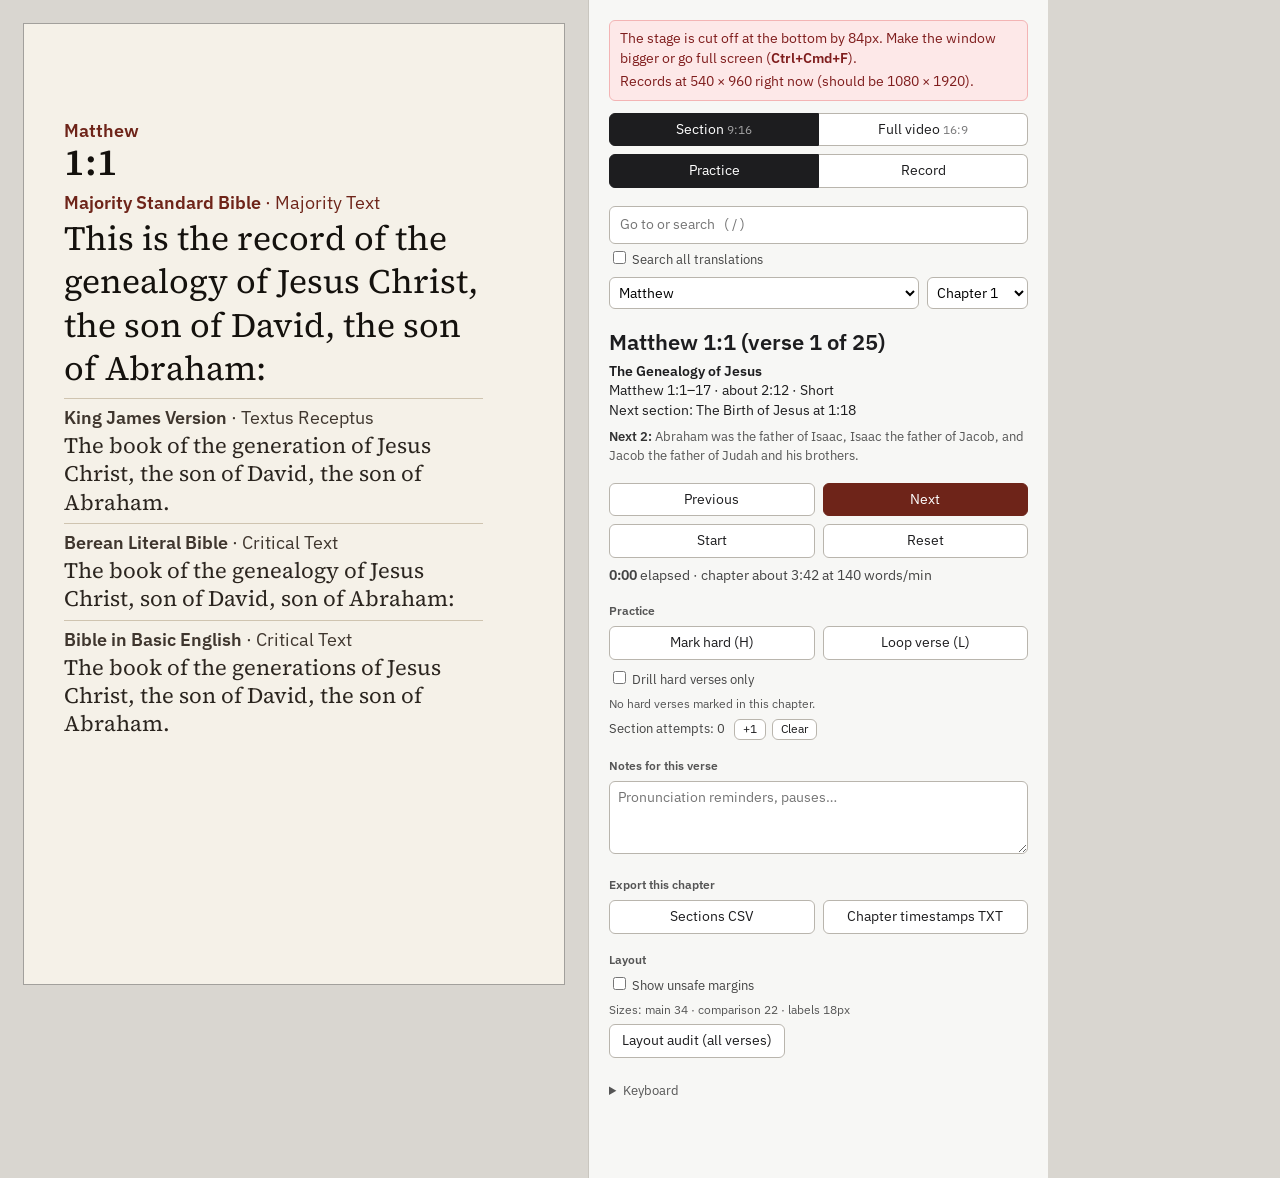
==== index.html @ de0e06a2 "Intro and outro slides for Full videos; the outro holds 10 seconds for YouTube's end screen, then th" ====
<!doctype html>
<html lang="en">
<head>
<meta charset="utf-8">
<title>NT Narration Recorder</title>
<meta name="viewport" content="width=device-width, initial-scale=1">
<link rel="preload" href="fonts/source-serif-4-latin-400-normal.woff2" as="font" type="font/woff2" crossorigin>
<link rel="preload" href="fonts/ibm-plex-sans-latin-600-normal.woff2" as="font" type="font/woff2" crossorigin>
<link rel="stylesheet" href="style.css">
</head>
<body>
<div id="app">

  <!-- Recorded region. Everything inside #stage is what the viewer sees. -->
  <main id="stage-wrap">
    <div id="stage" class="stage theme-vellum" data-format="section" aria-live="polite"></div>
  </main>

  <!-- Never recorded. -->
  <aside id="panel">
    <div id="loading">Loading data/nt.json…</div>
    <div id="capture" class="capture"></div>

    <div class="group record-only" id="rec">
      <div id="rec-status" class="rec-status">Press <b>Enter</b> to connect the recorder.</div>
      <button id="btn-rec" class="rec-btn">Connect recorder (Enter)</button>
      <div class="mic-line">
        <select id="mic-pick" aria-label="Microphone"><option value="">Default microphone</option></select>
        <div class="meter" title="Microphone level"><div id="mic-level"></div></div>
      </div>
      <div id="rec-takes" class="hint"></div>
    </div>

    <div class="group">
      <div class="seg" id="format-seg" role="group" aria-label="Format">
        <button data-format="section">Section <small>9:16</small></button>
        <button data-format="full">Full video <small>16:9</small></button>
      </div>
      <div class="seg" id="mode-seg" role="group" aria-label="Mode">
        <button data-mode="practice">Practice</button>
        <button data-mode="record">Record</button>
      </div>
    </div>

    <div class="group">
      <div class="search-wrap">
        <input id="search" type="search" placeholder="Go to or search   ( / )" autocomplete="off" spellcheck="false">
        <label class="check"><input type="checkbox" id="search-all"> Search all translations</label>
        <div id="results" hidden></div>
      </div>
      <div class="pickers">
        <select id="book-pick" aria-label="Book"></select>
        <select id="chapter-pick" aria-label="Chapter"></select>
      </div>
      <button id="resume" hidden></button>
    </div>

    <div class="group now">
      <div class="now-ref" id="now-ref"></div>
      <div class="section-info" id="section-info"></div>
      <div class="next" id="next-preview"></div>
    </div>

    <div class="group">
      <div class="buttons">
        <button id="btn-prev" title="← or PageUp">Previous</button>
        <button id="btn-next" class="primary" title="Space, → or PageDown">Next</button>
      </div>
      <div class="buttons">
        <button id="btn-timer" title="S">Start</button>
        <button id="btn-reset" title="R">Reset</button>
      </div>
      <div class="timer-line"><span id="timer">0:00</span> elapsed · <span id="chapter-est"></span></div>
    </div>

    <div class="group practice-only">
      <h3>Practice</h3>
      <div class="buttons">
        <button id="btn-hard" title="H">Mark hard</button>
        <button id="btn-loop" title="L">Loop verse</button>
      </div>
      <label class="check"><input type="checkbox" id="hard-only"> Drill hard verses only</label>
      <div id="practice-hint" class="hint" hidden></div>
      <div id="hard-list"></div>
      <div class="attempts">Section attempts: <span id="attempts">0</span>
        <button id="btn-attempt" class="small">+1</button><button id="btn-attempt-reset" class="small">Clear</button></div>
    </div>

    <div class="group">
      <h3>Notes for this verse</h3>
      <textarea id="notes" rows="3" placeholder="Pronunciation reminders, pauses…"></textarea>
    </div>

    <div class="group">
      <h3>Export this chapter</h3>
      <div class="buttons">
        <button id="btn-csv">Sections CSV</button>
        <button id="btn-txt">Chapter timestamps TXT</button>
      </div>
    </div>

    <div class="group practice-only">
      <h3>Layout</h3>
      <label class="check"><input type="checkbox" id="debug"> Show unsafe margins</label>
      <div id="fit-info" class="hint"></div>
      <button id="btn-audit">Layout audit (all verses)</button>
      <div id="audit-out"></div>
    </div>

    <details class="group keys">
      <summary>Keyboard</summary>
      <dl>
        <dt>Space → PageDown</dt><dd>next verse</dd>
        <dt>← PageUp</dt><dd>previous verse</dd>
        <dt>Enter</dt><dd>start / stop a take (Record)</dd>
        <dt>S</dt><dd>start / stop timer</dd>
        <dt>R</dt><dd>back to chapter start (intro slide)</dd>
        <dt>H</dt><dd>mark verse hard (Practice)</dd>
        <dt>L</dt><dd>loop verse (Practice)</dd>
        <dt>/</dt><dd>search · Esc leaves</dd>
      </dl>
    </details>
  </aside>
</div>

<script src="config.js"></script>
<script src="app.js"></script>
</body>
</html>
---- style.css ----
/* ---------- fonts (self-hosted, SIL Open Font License; see fonts/) ---------- */
@font-face { font-family: "Source Serif 4"; src: url(fonts/source-serif-4-latin-400-normal.woff2) format("woff2"); font-weight: 400; font-display: block; }
@font-face { font-family: "Source Serif 4"; src: url(fonts/source-serif-4-latin-600-normal.woff2) format("woff2"); font-weight: 600; font-display: block; }
@font-face { font-family: "IBM Plex Sans"; src: url(fonts/ibm-plex-sans-latin-400-normal.woff2) format("woff2"); font-weight: 400; font-display: block; }
@font-face { font-family: "IBM Plex Sans"; src: url(fonts/ibm-plex-sans-latin-600-normal.woff2) format("woff2"); font-weight: 600; font-display: block; }

/* ---------- stage theme: Vellum (swap these variables for other themes) ---------- */
.theme-vellum {
  --bg: #F5F1E8;
  --main: #14110D;
  --sub: #2B251F;
  --label: #3F362E;
  --accent: #6E2419;
  --rule: #CFC4B0;
  --jesus: #9B1C1C; /* red letter; 7.2:1 on --bg */
}

/* ---------- stage geometry (tune once after test uploads; never per platform) ---------- */
.stage[data-format="section"] {
  width: 540px; height: 960px;
  --safe-top: 96px; --safe-right: 81px; --safe-bottom: 240px; --safe-left: 40px;
}
.stage[data-format="full"] {
  width: 960px; height: 540px;
  --safe-top: 44px; --safe-right: 48px; --safe-bottom: 64px; --safe-left: 48px;
}

:root {
  --serif: "Source Serif 4", Georgia, serif;
  --sans: "IBM Plex Sans", "Helvetica Neue", Arial, sans-serif;
}

* { box-sizing: border-box; }
html, body { margin: 0; height: 100%; }
body {
  background: #D9D6D0;
  color: #1d1d1f;
  font: 14px/1.4 var(--sans);
}
#app { display: flex; align-items: flex-start; min-height: 100%; }

/* ---------- stage ---------- */
#stage-wrap { flex: none; padding: 24px; position: sticky; top: 0; }
.stage {
  position: relative;
  overflow: hidden;
  background: var(--bg);
  color: var(--main);
  cursor: none;
  outline: 1px solid rgba(0, 0, 0, .25);
  outline-offset: 0;
  -webkit-font-smoothing: antialiased;
}
.stage * { cursor: none; }

/* The safe area. Everything is fitted inside it. */
.stage .area {
  position: absolute;
  top: var(--safe-top); right: var(--safe-right); bottom: var(--safe-bottom); left: var(--safe-left);
  overflow: hidden;
  display: flex; flex-direction: column;
}
.stage .area.center { justify-content: center; }

.stage .label {
  font-family: var(--sans);
  font-size: var(--l);
  line-height: 1.3;
  color: var(--label);
  margin: 0 0 .1em;
}
.stage .label .nm { font-weight: 600; }
.stage .label .ms, .stage .label .dot { font-weight: 400; }
.stage .text {
  font-family: var(--serif);
  font-weight: 400;
  line-height: 1.28;
  margin: 0;
  overflow-wrap: break-word;
}
.stage .text.absent { color: var(--label); font-family: var(--sans); font-size: var(--l) !important; }

.stage .row.main .label { color: var(--accent); }
.stage .jw { color: var(--jesus); }
.stage .row.main .text { font-size: var(--m); color: var(--main); }
.stage .row.comp .text { font-size: var(--c); color: var(--sub); }
.stage .row.comp, .stage .row.same {
  border-top: 1px solid var(--rule);
  padding-top: .6em;
  margin-top: .6em;
}
.stage .row.same .label { margin: 0; }
.stage .tags {
  font-family: var(--sans);
  font-size: max(12px, calc(var(--l) * .85));
  color: var(--label);
  margin-top: .8em;
}

/* Section (portrait) */
.stage .head { margin-bottom: 8px; }
.stage .head .book {
  font-family: var(--sans); font-weight: 600; font-size: 18px; line-height: 1.2;
  color: var(--accent);
}
.stage .head .num {
  font-family: var(--serif); font-weight: 600; font-size: 38px; line-height: 1.1;
  color: var(--main);
}
.stage[data-format="section"] .row.main .text { margin-bottom: .1em; }
.stage[data-format="section"] .row.comp,
.stage[data-format="section"] .row.same { font-size: 16px; padding-top: .45em; margin-top: .45em; } /* spacing em base */

/* Full video (landscape) */
.stage .cols { display: flex; height: 100%; }
.stage .col { position: relative; overflow: hidden; height: 100%; }
.stage .col.left { flex: 55 1 0; padding-right: 28px; }
.stage .col.right { flex: 45 1 0; padding-left: 28px; border-left: 1px solid var(--rule); }
.stage .head-line {
  display: flex; justify-content: space-between; align-items: baseline;
  margin-bottom: 16px;
}
.stage .head-line .ref { font-family: var(--serif); font-weight: 600; font-size: 26px; color: var(--main); }
.stage .head-line .ref .book { color: var(--accent); }
.stage .head-line .count { font-family: var(--sans); font-size: 15px; color: var(--label); }
.stage[data-format="full"] .row.comp:first-child,
.stage[data-format="full"] .row.same:first-child { border-top: 0; padding-top: 0; margin-top: 0; }
.stage[data-format="full"] .row.comp, .stage[data-format="full"] .row.same { font-size: 14px; }

/* Intro and outro slides */
.stage .slide { justify-content: center; }
.stage .slide.outro { justify-content: flex-start; }
.stage .slide .eyebrow { font-family: var(--sans); font-weight: 600; font-size: 18px; line-height: 1.3; color: var(--accent); margin-bottom: 6px; }
.stage .slide-title { font-family: var(--serif); font-weight: 600; font-size: 64px; line-height: 1.08; color: var(--main); margin: 0 0 24px; }
.stage .slide-title .book { color: var(--accent); }
.stage[data-format="section"] .slide-title { font-size: 44px; }
.stage .slide.outro .slide-title { font-size: 40px; margin-bottom: 10px; }
.stage .slide-rows {
  border-top: 1px solid var(--rule); padding-top: 16px;
  font-family: var(--sans); font-size: 18px; line-height: 1.5; color: var(--label);
}
.stage .slide-rows b { font-weight: 600; color: var(--accent); }
.stage .slide-rows .k { margin-top: 12px; }
.stage .slide .next { font-family: var(--sans); font-size: 18px; line-height: 1.4; color: var(--label); }

/* Debug overlay: shades everything outside the safe area. */
.stage .debug {
  position: absolute; pointer-events: none;
  top: var(--safe-top); right: var(--safe-right); bottom: var(--safe-bottom); left: var(--safe-left);
  outline: 1px dashed rgba(200, 0, 0, .8);
  box-shadow: 0 0 0 2000px rgba(200, 0, 0, .16);
}
.stage:not(.show-debug) .debug { display: none; }

/* ---------- control panel ---------- */
#panel {
  flex: 1; min-width: 340px; max-width: 460px;
  padding: 20px 20px 60px;
  background: #F7F7F5;
  min-height: 100vh;
  border-left: 1px solid #c9c6bf;
}
#loading { color: #6E2419; margin-bottom: 10px; }
.capture { font-size: 13px; color: #3a5a2a; margin-bottom: 12px; }
.capture.bad {
  color: #7f1d1d; background: #fde8e8; border: 1px solid #f3b4b4;
  border-radius: 6px; padding: 8px 10px; font-size: 14px;
}
.capture.bad p { margin: 0 0 4px; }
.capture.bad p:last-child { margin: 0; }
.capture .stop-tip {
  margin: 8px 0 0; padding: 6px 10px; border-radius: 6px;
  background: #1d1d1f; color: #fff; font-size: 14px;
}
.capture .stop-tip.warn { background: #b91c1c; }
.group { margin-bottom: 18px; }
.group h3 { font-size: 12px; text-transform: none; color: #555; margin: 0 0 6px; font-weight: 600; }
button, select, input, textarea { font: inherit; }
button {
  border: 1px solid #b9b5ad; background: #fff; border-radius: 6px;
  padding: 6px 12px; cursor: pointer; color: #1d1d1f;
}
button:hover { background: #f0eee9; }
button.primary { background: #6E2419; color: #fff; border-color: #6E2419; }
button.primary:hover { background: #5b1d14; }
button.on { background: #1d1d1f; color: #fff; border-color: #1d1d1f; }
button.small { padding: 1px 8px; font-size: 12px; margin-left: 6px; }
.buttons { display: flex; gap: 8px; margin-bottom: 8px; }
.buttons button { flex: 1; }
.seg { display: flex; margin-bottom: 8px; }
.seg button { flex: 1; border-radius: 0; }
.seg button:first-child { border-radius: 6px 0 0 6px; }
.seg button:last-child { border-radius: 0 6px 6px 0; border-left: 0; }
.seg button small { color: inherit; opacity: .6; }
select { padding: 5px; border-radius: 6px; border: 1px solid #b9b5ad; background: #fff; }
.pickers { display: flex; gap: 8px; margin: 8px 0; }
.pickers select:first-child { flex: 1; }
#resume { width: 100%; }
.check { display: block; font-size: 13px; color: #444; margin: 4px 0; }

.search-wrap { position: relative; }
#search { width: 100%; padding: 8px 10px; border: 1px solid #b9b5ad; border-radius: 6px; }
#results {
  position: absolute; z-index: 5; left: 0; right: 0; top: 40px;
  max-height: 60vh; overflow: auto;
  background: #fff; border: 1px solid #b9b5ad; border-radius: 6px;
  box-shadow: 0 8px 24px rgba(0, 0, 0, .15);
}
#results .r { padding: 7px 10px; border-bottom: 1px solid #eee; cursor: pointer; font-size: 13px; }
#results .r.sel { background: #f3e9e7; }
#results .r b { color: #6E2419; }
#results .r mark { background: #f6dd8a; color: inherit; }
#results .meta { padding: 6px 10px; color: #666; font-size: 12px; }

.now-ref { font-size: 22px; font-weight: 600; }
.section-info { margin-top: 4px; }
.section-info .h { font-weight: 600; }
.section-info .warn, .hint.warn { color: #9a3412; }
.next { margin-top: 8px; color: #555; font-size: 13px; }
.next b { color: #333; }
.timer-line { color: #444; }
#timer { font-variant-numeric: tabular-nums; font-weight: 600; }
.hint { font-size: 12px; color: #555; margin: 6px 0; }
#hard-list { font-size: 13px; margin: 6px 0; }
#hard-list a { color: #6E2419; margin-right: 8px; cursor: pointer; text-decoration: underline; }
.attempts { font-size: 13px; color: #444; }
textarea { width: 100%; border: 1px solid #b9b5ad; border-radius: 6px; padding: 6px 8px; resize: vertical; }
#audit-out { font-size: 12px; margin-top: 6px; max-height: 240px; overflow: auto; }
#audit-out a { color: #6E2419; cursor: pointer; }
.keys summary { cursor: pointer; font-size: 13px; color: #555; }
.keys dl { display: grid; grid-template-columns: auto 1fr; gap: 2px 12px; font-size: 12px; margin: 6px 0 0; }
.keys dt { font-weight: 600; }
.keys dd { margin: 0; color: #555; }

/* ?stage=only: just the stage, for screenshots (banner, thumbnails). */
body.stage-only #panel { display: none; }
body.stage-only #stage-wrap { padding: 0; }
body.stage-only .stage { outline: none; }

/* Record mode hides practice helpers. */
body.record .practice-only { display: none; }
body.record #panel { background: #FBF4F2; }
/* No outline while recording: a selection box a pixel too big would capture it.
   The light gray page around the stage still shows where the stage ends. */
body.record .stage { outline: none; }
body.record #mode-seg button[data-mode="record"] { background: #b91c1c; border-color: #b91c1c; }

/* Built-in recorder (Record mode only). */
body:not(.record) .record-only { display: none; }
.rec-status { font-size: 14px; margin-bottom: 8px; }
.rec-status.warn { color: #7f1d1d; }
.rec-btn { width: 100%; padding: 10px; font-size: 15px; font-weight: 600; }
body.recording .rec-btn { background: #b91c1c; border-color: #b91c1c; color: #fff; }
body.recording #panel { box-shadow: inset 6px 0 0 #b91c1c; }
.rec-status .dot { color: #b91c1c; font-weight: 700; }
body.recording .rec-status .dot { animation: blink 1s steps(2, start) infinite; }
@keyframes blink { to { visibility: hidden; } }
.mic-line { display: flex; gap: 8px; align-items: center; margin-top: 8px; }
.mic-line select { flex: 1; min-width: 0; }
.meter { width: 90px; height: 10px; background: #e3e0da; border-radius: 5px; overflow: hidden; }
#mic-level { height: 100%; width: 0; background: #3a7a2a; transition: width .08s linear; }
#rec-takes { margin-top: 8px; }
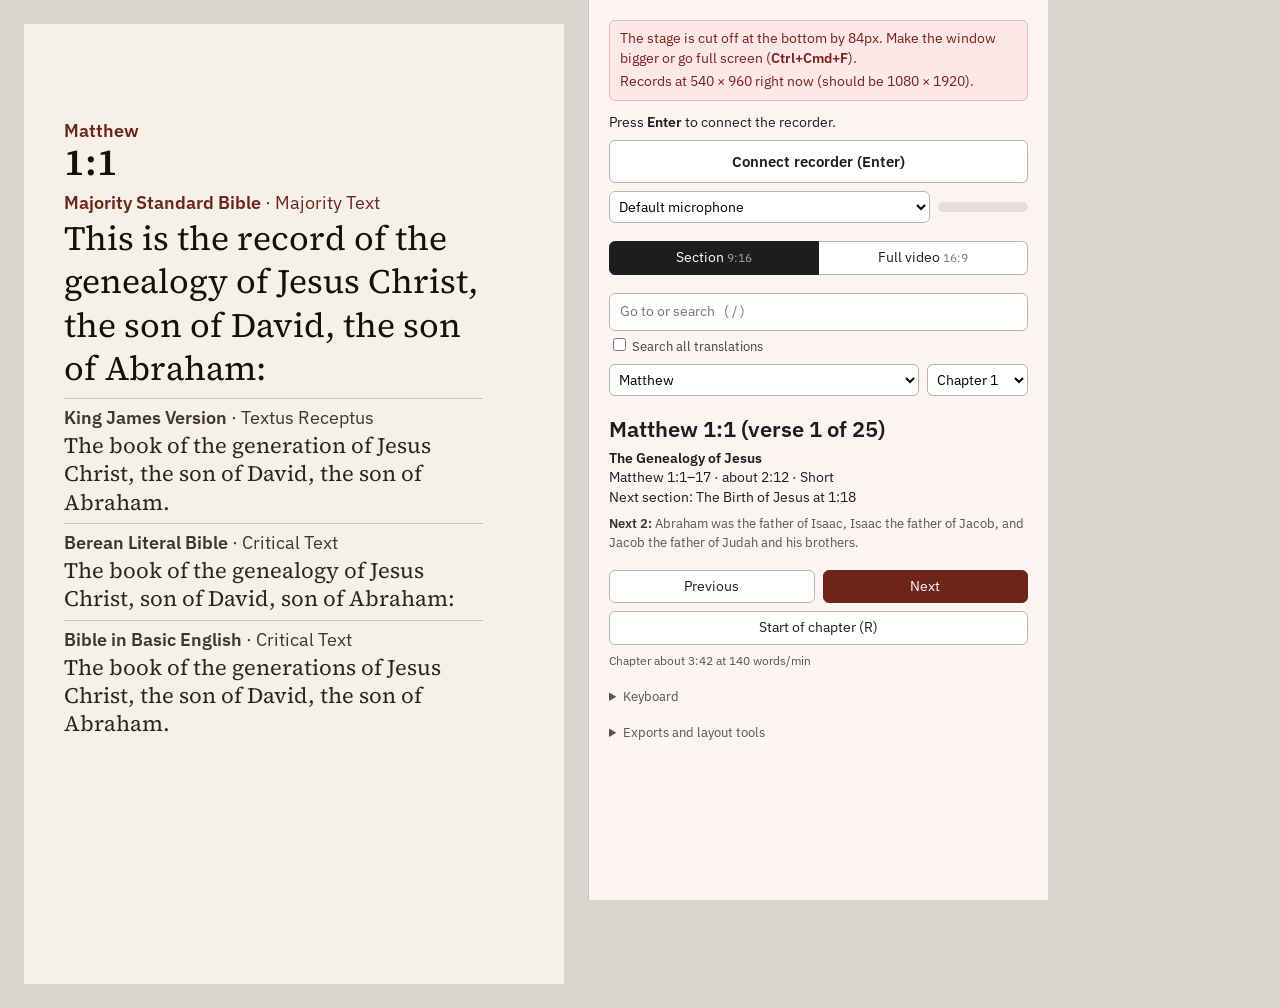
==== commit 18ac0b50: "Cut Practice mode, the timer and verse notes; Backspace twice throws a take away The app is now alwa" ====
--- a/index.html
+++ b/index.html
@@ -21,7 +21,7 @@
     <div id="loading">Loading data/nt.json…</div>
     <div id="capture" class="capture"></div>
 
-    <div class="group record-only" id="rec">
+    <div class="group" id="rec">
       <div id="rec-status" class="rec-status">Press <b>Enter</b> to connect the recorder.</div>
       <button id="btn-rec" class="rec-btn">Connect recorder (Enter)</button>
       <div class="mic-line">
@@ -35,10 +35,6 @@
       <div class="seg" id="format-seg" role="group" aria-label="Format">
         <button data-format="section">Section <small>9:16</small></button>
         <button data-format="full">Full video <small>16:9</small></button>
-      </div>
-      <div class="seg" id="mode-seg" role="group" aria-label="Mode">
-        <button data-mode="practice">Practice</button>
-        <button data-mode="record">Record</button>
       </div>
     </div>
 
@@ -67,58 +63,33 @@
         <button id="btn-next" class="primary" title="Space, → or PageDown">Next</button>
       </div>
       <div class="buttons">
-        <button id="btn-timer" title="S">Start</button>
-        <button id="btn-reset" title="R">Reset</button>
+        <button id="btn-reset" title="R">Start of chapter (R)</button>
       </div>
-      <div class="timer-line"><span id="timer">0:00</span> elapsed · <span id="chapter-est"></span></div>
-    </div>
-
-    <div class="group practice-only">
-      <h3>Practice</h3>
-      <div class="buttons">
-        <button id="btn-hard" title="H">Mark hard</button>
-        <button id="btn-loop" title="L">Loop verse</button>
-      </div>
-      <label class="check"><input type="checkbox" id="hard-only"> Drill hard verses only</label>
-      <div id="practice-hint" class="hint" hidden></div>
-      <div id="hard-list"></div>
-      <div class="attempts">Section attempts: <span id="attempts">0</span>
-        <button id="btn-attempt" class="small">+1</button><button id="btn-attempt-reset" class="small">Clear</button></div>
-    </div>
-
-    <div class="group">
-      <h3>Notes for this verse</h3>
-      <textarea id="notes" rows="3" placeholder="Pronunciation reminders, pauses…"></textarea>
-    </div>
-
-    <div class="group">
-      <h3>Export this chapter</h3>
-      <div class="buttons">
-        <button id="btn-csv">Sections CSV</button>
-        <button id="btn-txt">Chapter timestamps TXT</button>
-      </div>
-    </div>
-
-    <div class="group practice-only">
-      <h3>Layout</h3>
-      <label class="check"><input type="checkbox" id="debug"> Show unsafe margins</label>
-      <div id="fit-info" class="hint"></div>
-      <button id="btn-audit">Layout audit (all verses)</button>
-      <div id="audit-out"></div>
+      <div class="hint" id="chapter-est"></div>
     </div>
 
     <details class="group keys">
       <summary>Keyboard</summary>
       <dl>
+        <dt>Enter</dt><dd>connect the recorder, then start / stop a take</dd>
+        <dt>Backspace ×2</dt><dd>throw away the take and go back to the intro</dd>
         <dt>Space → PageDown</dt><dd>next verse</dd>
         <dt>← PageUp</dt><dd>previous verse</dd>
-        <dt>Enter</dt><dd>start / stop a take (Record)</dd>
-        <dt>S</dt><dd>start / stop timer</dd>
-        <dt>R</dt><dd>back to chapter start (intro slide)</dd>
-        <dt>H</dt><dd>mark verse hard (Practice)</dd>
-        <dt>L</dt><dd>loop verse (Practice)</dd>
+        <dt>R</dt><dd>start of chapter (intro slide)</dd>
         <dt>/</dt><dd>search · Esc leaves</dd>
       </dl>
+    </details>
+
+    <details class="group more">
+      <summary>Exports and layout tools</summary>
+      <div class="buttons">
+        <button id="btn-csv">Sections CSV</button>
+        <button id="btn-txt">Chapter timestamps TXT</button>
+      </div>
+      <label class="check"><input type="checkbox" id="debug"> Show unsafe margins</label>
+      <div id="fit-info" class="hint"></div>
+      <button id="btn-audit">Layout audit (all verses)</button>
+      <div id="audit-out"></div>
     </details>
   </aside>
 </div>
--- a/style.css
+++ b/style.css
@@ -47,8 +47,6 @@
   background: var(--bg);
   color: var(--main);
   cursor: none;
-  outline: 1px solid rgba(0, 0, 0, .25);
-  outline-offset: 0;
   -webkit-font-smoothing: antialiased;
 }
 .stage * { cursor: none; }
@@ -156,7 +154,7 @@
 #panel {
   flex: 1; min-width: 340px; max-width: 460px;
   padding: 20px 20px 60px;
-  background: #F7F7F5;
+  background: #FBF4F2;
   min-height: 100vh;
   border-left: 1px solid #c9c6bf;
 }
@@ -175,7 +173,7 @@
 .capture .stop-tip.warn { background: #b91c1c; }
 .group { margin-bottom: 18px; }
 .group h3 { font-size: 12px; text-transform: none; color: #555; margin: 0 0 6px; font-weight: 600; }
-button, select, input, textarea { font: inherit; }
+button, select, input { font: inherit; }
 button {
   border: 1px solid #b9b5ad; background: #fff; border-radius: 6px;
   padding: 6px 12px; cursor: pointer; color: #1d1d1f;
@@ -218,16 +216,10 @@
 .section-info .warn, .hint.warn { color: #9a3412; }
 .next { margin-top: 8px; color: #555; font-size: 13px; }
 .next b { color: #333; }
-.timer-line { color: #444; }
-#timer { font-variant-numeric: tabular-nums; font-weight: 600; }
 .hint { font-size: 12px; color: #555; margin: 6px 0; }
-#hard-list { font-size: 13px; margin: 6px 0; }
-#hard-list a { color: #6E2419; margin-right: 8px; cursor: pointer; text-decoration: underline; }
-.attempts { font-size: 13px; color: #444; }
-textarea { width: 100%; border: 1px solid #b9b5ad; border-radius: 6px; padding: 6px 8px; resize: vertical; }
 #audit-out { font-size: 12px; margin-top: 6px; max-height: 240px; overflow: auto; }
 #audit-out a { color: #6E2419; cursor: pointer; }
-.keys summary { cursor: pointer; font-size: 13px; color: #555; }
+.keys summary, .more summary { cursor: pointer; font-size: 13px; color: #555; }
 .keys dl { display: grid; grid-template-columns: auto 1fr; gap: 2px 12px; font-size: 12px; margin: 6px 0 0; }
 .keys dt { font-weight: 600; }
 .keys dd { margin: 0; color: #555; }
@@ -235,18 +227,8 @@
 /* ?stage=only: just the stage, for screenshots (banner, thumbnails). */
 body.stage-only #panel { display: none; }
 body.stage-only #stage-wrap { padding: 0; }
-body.stage-only .stage { outline: none; }
-
-/* Record mode hides practice helpers. */
-body.record .practice-only { display: none; }
-body.record #panel { background: #FBF4F2; }
-/* No outline while recording: a selection box a pixel too big would capture it.
-   The light gray page around the stage still shows where the stage ends. */
-body.record .stage { outline: none; }
-body.record #mode-seg button[data-mode="record"] { background: #b91c1c; border-color: #b91c1c; }
-
-/* Built-in recorder (Record mode only). */
-body:not(.record) .record-only { display: none; }
+
+/* Built-in recorder */
 .rec-status { font-size: 14px; margin-bottom: 8px; }
 .rec-status.warn { color: #7f1d1d; }
 .rec-btn { width: 100%; padding: 10px; font-size: 15px; font-weight: 600; }
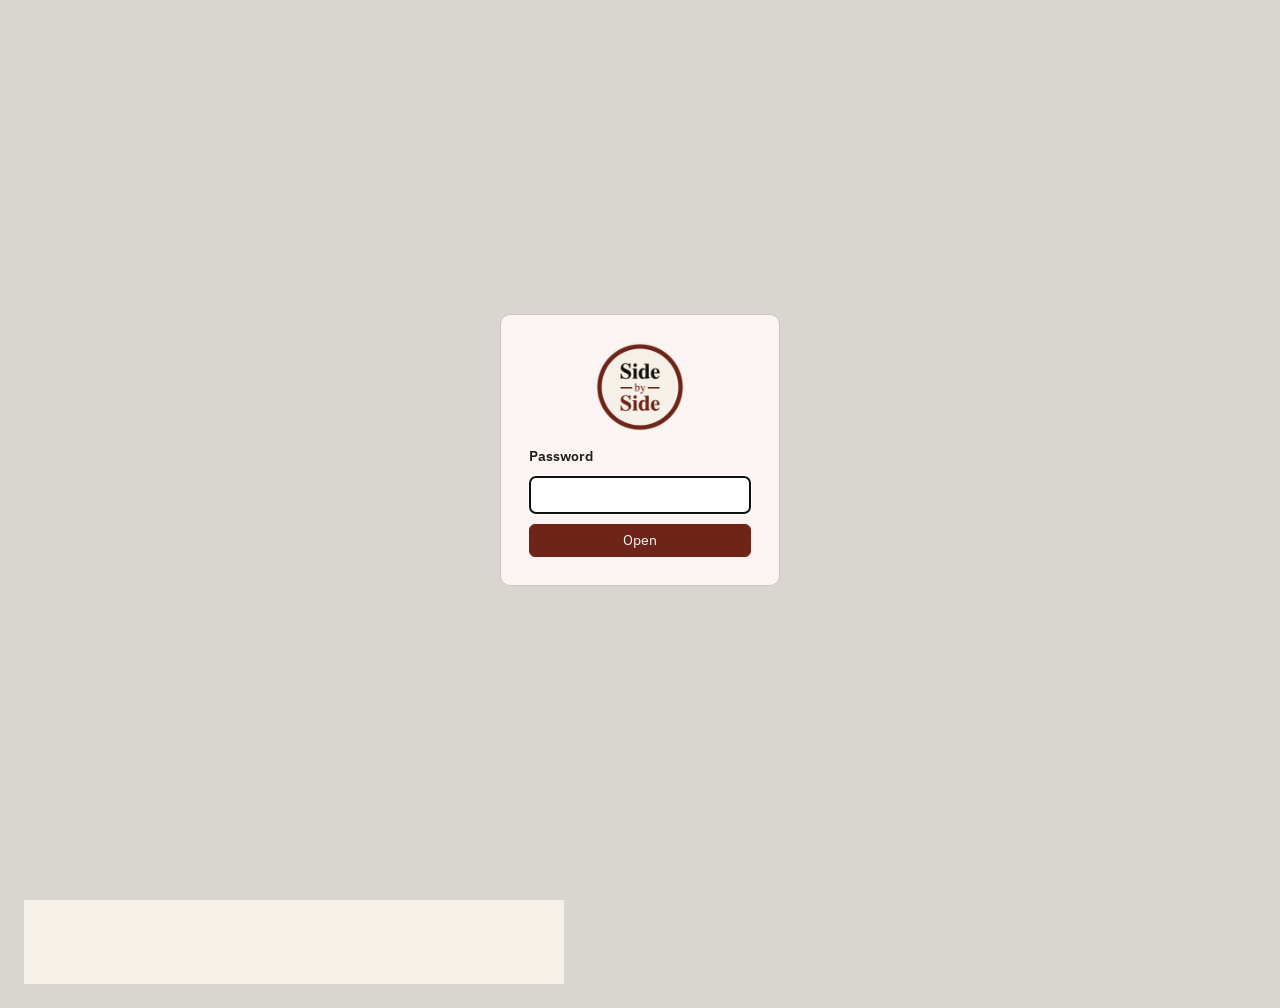
==== commit 591fc5dd: "Password screen: use the Side by Side roundel, the channel's real mark Co-Authored-By: Claude Opus 5" ====
--- a/index.html
+++ b/index.html
@@ -9,6 +9,15 @@
 <link rel="stylesheet" href="style.css">
 </head>
 <body>
+<form id="gate" hidden>
+  <div class="gate-box">
+    <img src="branding/profile-i-800.png" alt="" width="88" height="88">
+    <label for="gate-pw">Password</label>
+    <input id="gate-pw" type="password" autocomplete="current-password" required>
+    <button class="primary">Open</button>
+    <div id="gate-err" class="warn" hidden>That's not it. Try again.</div>
+  </div>
+</form>
 <div id="app">
 
   <!-- Recorded region. Everything inside #stage is what the viewer sees. -->
--- a/style.css
+++ b/style.css
@@ -132,14 +132,26 @@
 .stage .slide-title { font-family: var(--serif); font-weight: 600; font-size: 64px; line-height: 1.08; color: var(--main); margin: 0 0 24px; }
 .stage .slide-title .book { color: var(--accent); }
 .stage[data-format="section"] .slide-title { font-size: 44px; }
-.stage .slide.outro .slide-title { font-size: 40px; margin-bottom: 10px; }
 .stage .slide-rows {
   border-top: 1px solid var(--rule); padding-top: 16px;
   font-family: var(--sans); font-size: 18px; line-height: 1.5; color: var(--label);
 }
 .stage .slide-rows b { font-weight: 600; color: var(--accent); }
 .stage .slide-rows .k { margin-top: 12px; }
-.stage .slide .next { font-family: var(--sans); font-size: 18px; line-height: 1.4; color: var(--label); }
+/* Outro. Full video: YouTube's end screen puts the recommended video bottom left and the
+   subscribe button bottom right (about y 281–458 and x 795–938 on the 960 × 540 stage). */
+.stage .next-title { font-family: var(--serif); font-weight: 600; font-size: 40px; line-height: 1.08; color: var(--main); margin-top: 2px; }
+.stage .next-title .book { color: var(--accent); }
+.stage .next-sub { font-family: var(--sans); font-size: 18px; line-height: 1.35; color: var(--label); margin-top: 4px; }
+.stage .outro-cols { display: flex; justify-content: space-between; align-items: flex-start; gap: 40px; }
+.stage .outro-next { flex: 1; min-width: 0; }
+.stage .outro-journey { width: 330px; text-align: right; padding-top: 4px; }
+.stage .outro-journey .count { font-family: var(--serif); font-weight: 600; font-size: 22px; color: var(--main); }
+.stage .journey { display: flex; gap: 2px; height: 8px; margin: 10px 0 8px; }
+.stage .journey i { display: block; background: linear-gradient(90deg, var(--accent) var(--p), var(--rule) var(--p)); }
+.stage .outro-journey .follow { font-family: var(--sans); font-size: 15px; color: var(--label); }
+/* At the top of the frame, leaving everything below clear for the end-screen elements. */
+.stage[data-format="full"] .slide.outro { top: 40px; }
 
 /* Debug overlay: shades everything outside the safe area. */
 .stage .debug {
@@ -242,3 +254,12 @@
 .meter { width: 90px; height: 10px; background: #e3e0da; border-radius: 5px; overflow: hidden; }
 #mic-level { height: 100%; width: 0; background: #3a7a2a; transition: width .08s linear; }
 #rec-takes { margin-top: 8px; }
+
+/* Password gate (covers the page until the password is entered). */
+#gate { position: fixed; inset: 0; z-index: 10; display: flex; align-items: center; justify-content: center; background: #D9D6D0; }
+#gate[hidden] { display: none; }
+.gate-box { display: grid; gap: 10px; width: 280px; padding: 28px; background: #FBF4F2; border: 1px solid #c9c6bf; border-radius: 10px; }
+.gate-box img { justify-self: center; border-radius: 50%; margin-bottom: 6px; }
+.gate-box label { font-weight: 600; }
+.gate-box input { padding: 8px 10px; border: 1px solid #b9b5ad; border-radius: 6px; }
+.gate-box .warn { color: #9a3412; font-size: 13px; }
